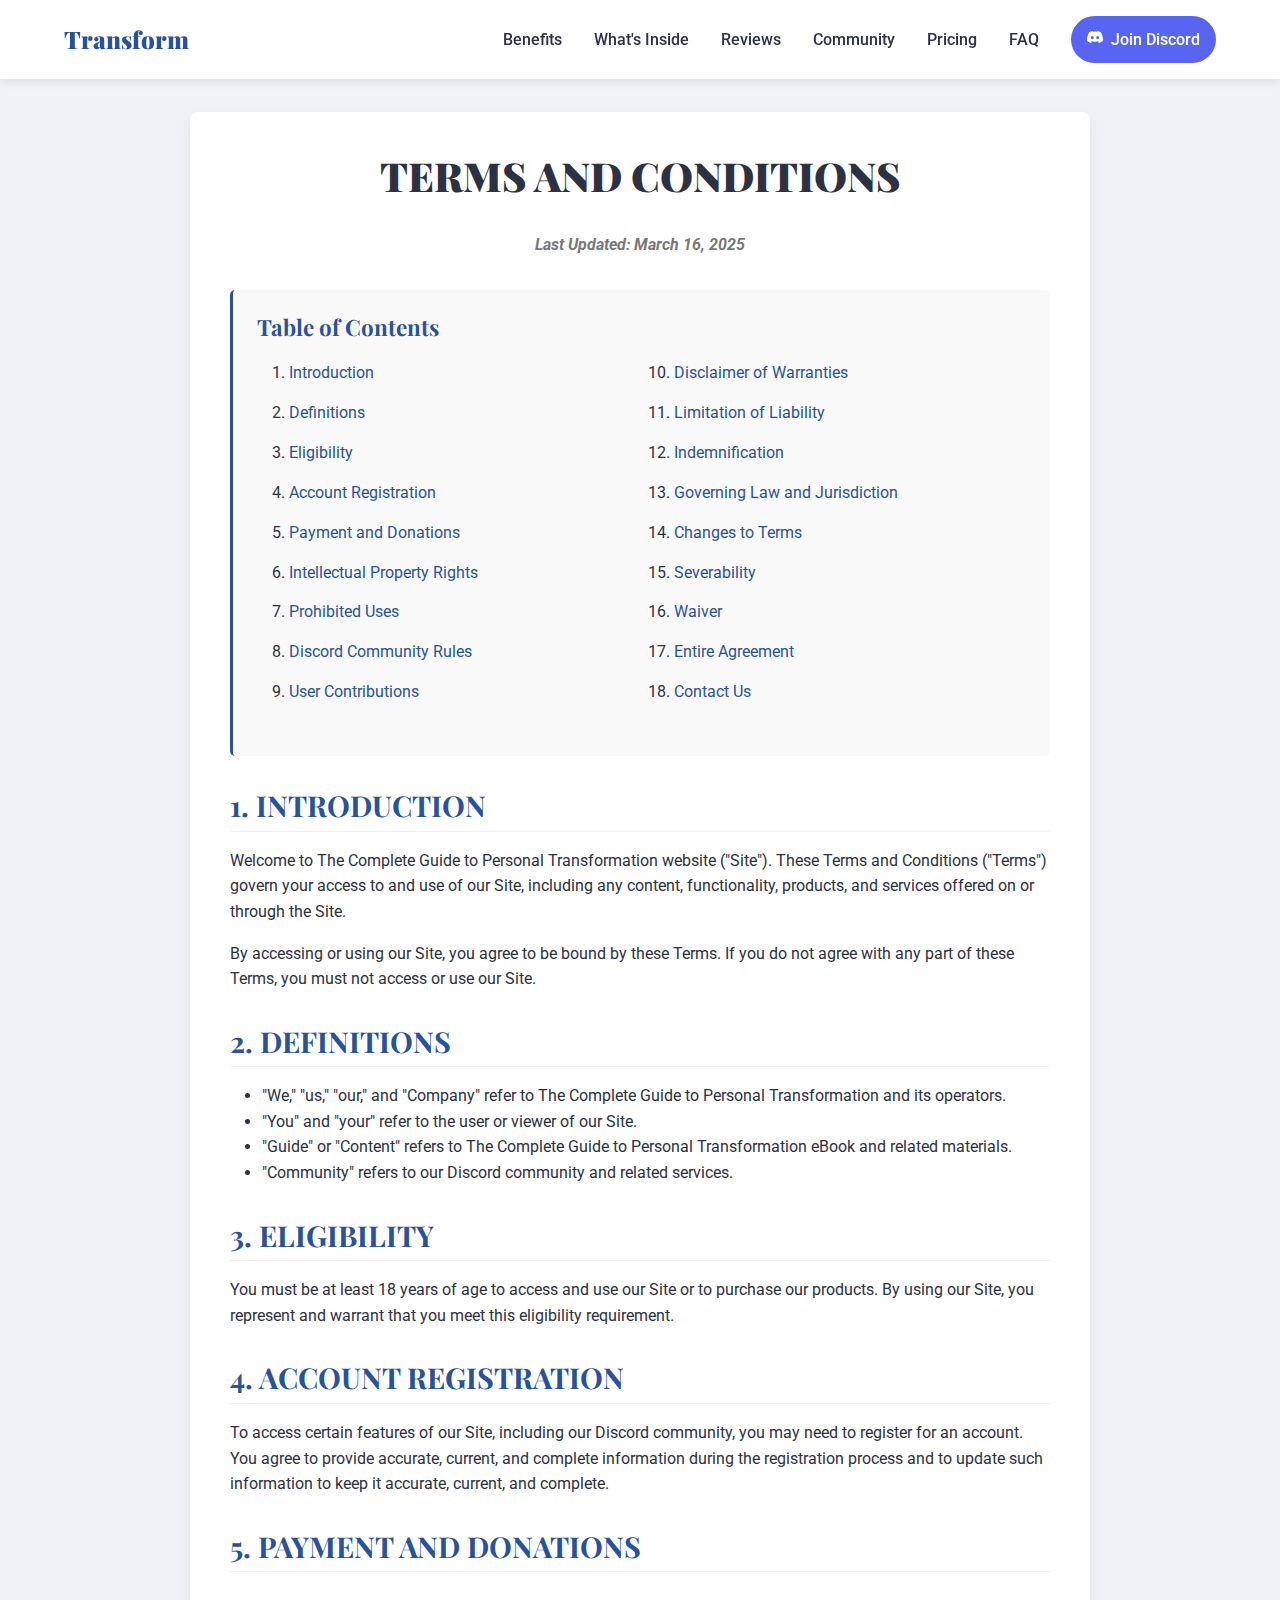
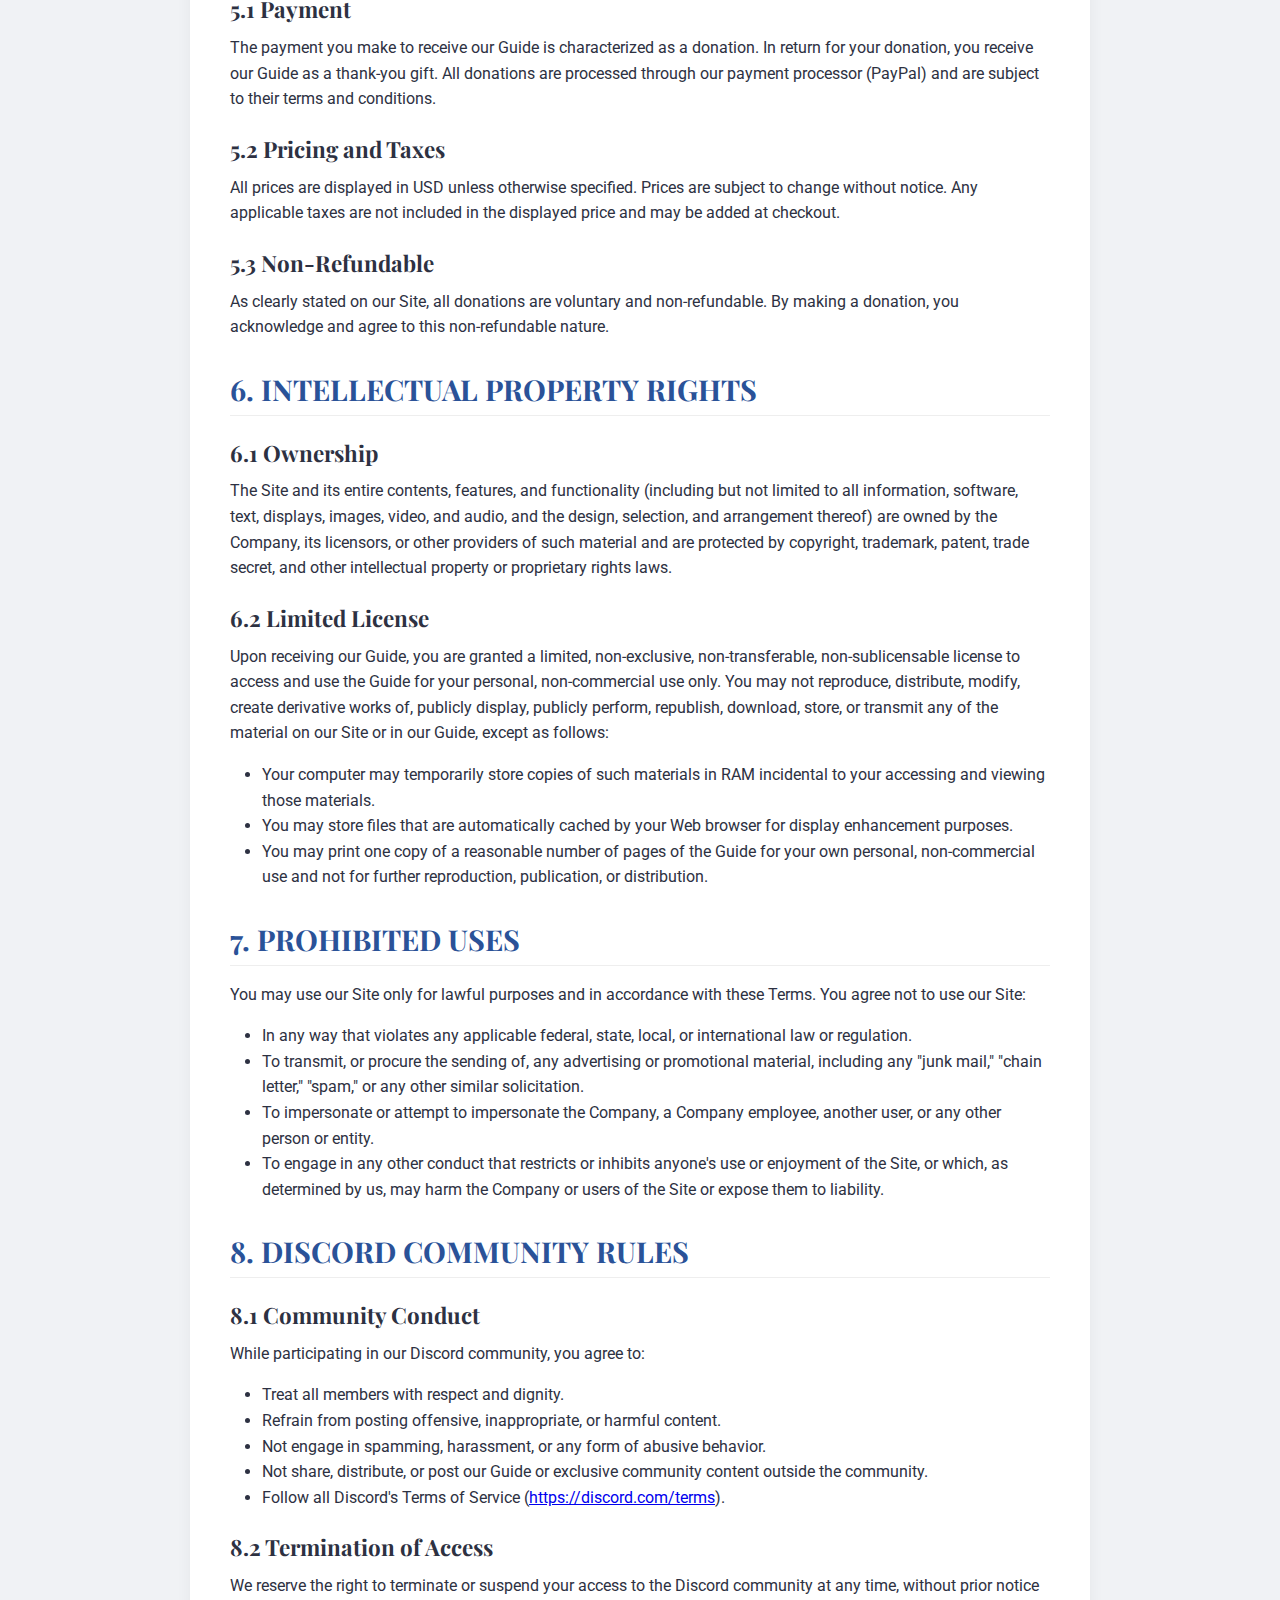
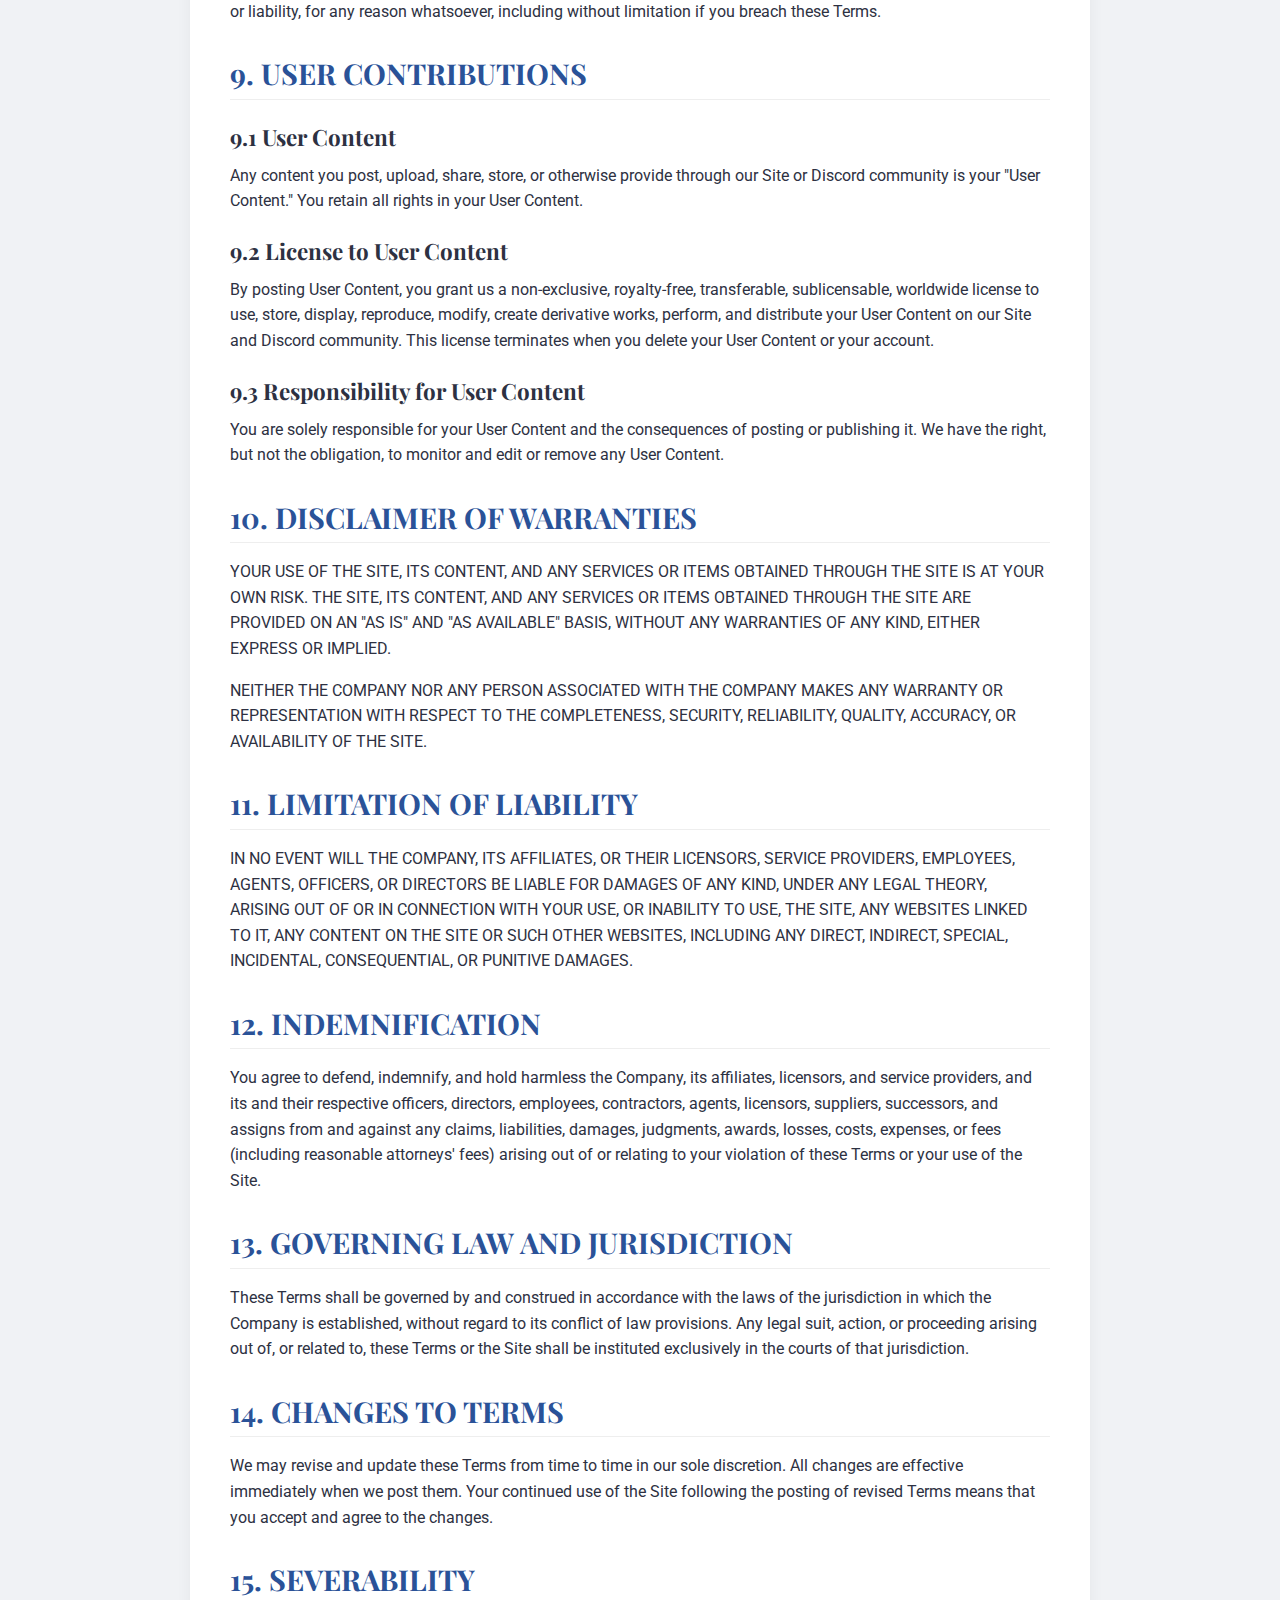
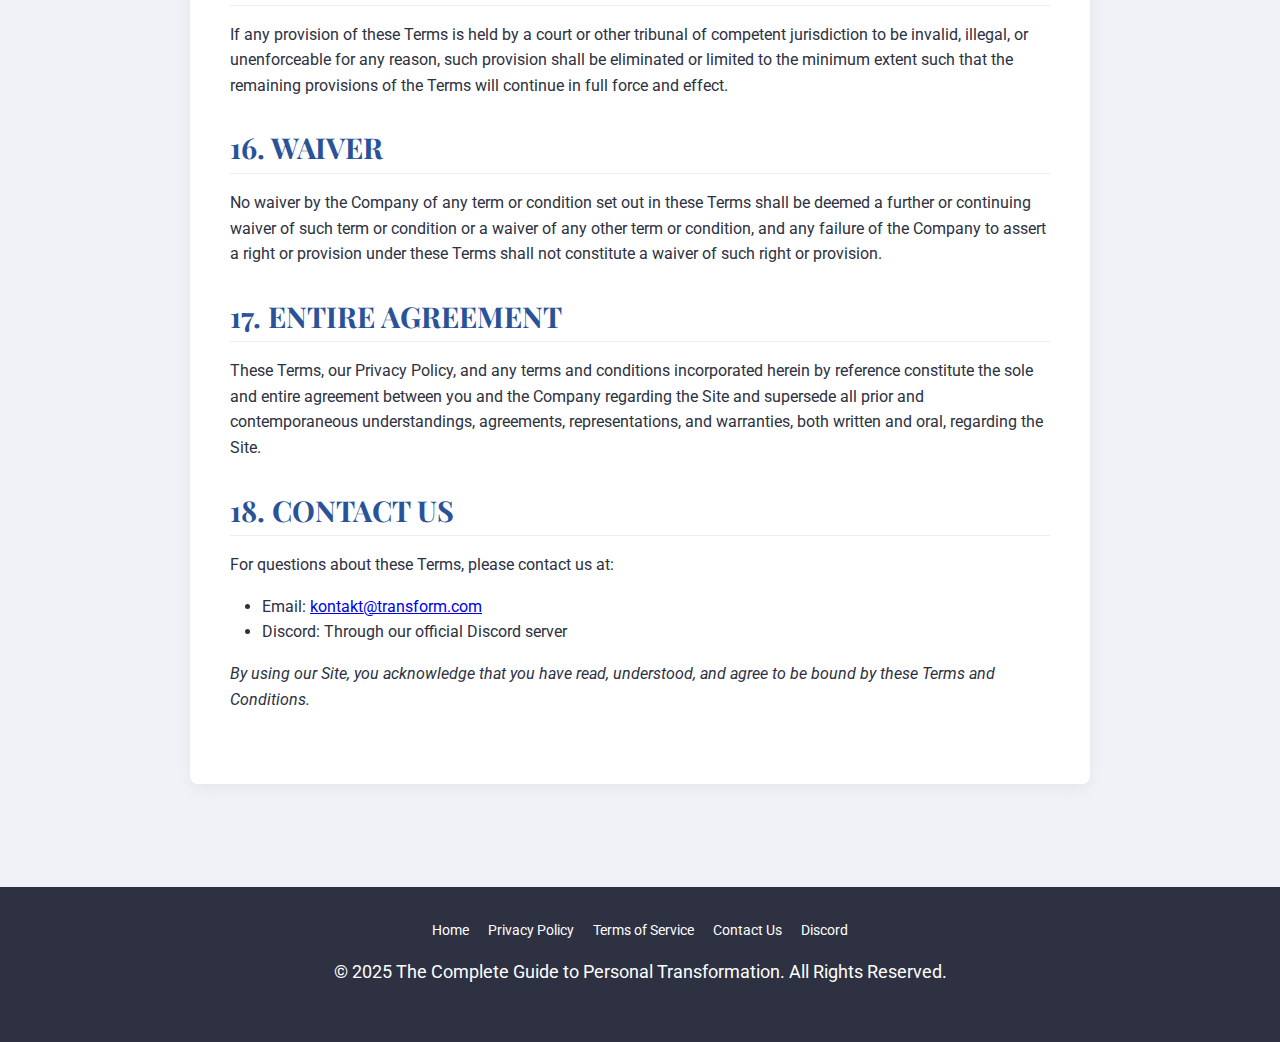
==== Terms and Conditions.html @ 8f16cf86 "Add files via upload" ====
<!DOCTYPE html>
<html lang="en">
<head>
    <meta charset="UTF-8">
    <meta name="viewport" content="width=device-width, initial-scale=1.0">
    <title>Terms and Conditions | The Complete Guide to Personal Transformation</title>
    <link rel="preconnect" href="https://fonts.googleapis.com">
    <link rel="preconnect" href="https://fonts.gstatic.com" crossorigin>
    <link href="https://fonts.googleapis.com/css2?family=Playfair+Display:wght@400;700;900&family=Roboto:wght@300;400;500;700&display=swap" rel="stylesheet">
    <link rel="stylesheet" href="styles.css">
    <style>
        /* Additional styles specific to the Terms page */
        .terms-section {
            padding-top: 7rem;
            padding-bottom: var(--section-padding);
            background-color: var(--light);
        }
        
        .terms-container {
            max-width: 900px;
            margin: 0 auto;
            padding: clamp(1rem, 5vw, 2.5rem);
            background-color: var(--white);
            box-shadow: 0 5px 15px rgba(0,0,0,0.05);
            border-radius: 8px;
        }
        
        .terms-container h1 {
            text-align: center;
            margin-bottom: 2rem;
            color: var(--dark);
            font-size: clamp(1.8rem, 4vw, 2.5rem);
        }
        
        .terms-container h2 {
            margin-top: 2rem;
            margin-bottom: 1rem;
            color: var(--primary);
            border-bottom: 1px solid #eee;
            padding-bottom: 0.5rem;
            font-size: clamp(1.3rem, 3vw, 1.8rem);
        }
        
        .terms-container h3 {
            margin-top: 1.5rem;
            margin-bottom: 0.75rem;
            color: var(--dark);
            font-size: clamp(1.1rem, 2vw, 1.4rem);
        }
        
        .terms-container p, .terms-container ul, .terms-container ol {
            margin-bottom: 1rem;
            line-height: 1.6;
            color: var(--dark);
            font-size: clamp(0.95rem, 1.5vw, 1rem);
        }
        
        .terms-container ul, .terms-container ol {
            padding-left: clamp(1.25rem, 4vw, 2rem);
        }
        
        .terms-container strong {
            font-weight: 700;
        }
        
        .terms-container .last-updated {
            font-style: italic;
            text-align: center;
            margin-bottom: 2rem;
            color: #777;
        }
        
        .terms-container .section {
            margin-bottom: 2rem;
            scroll-margin-top: 100px; /* For smooth scrolling to anchors */
        }
        
        .terms-toc {
            background-color: #f9f9f9;
            padding: clamp(1rem, 3vw, 1.5rem);
            border-radius: 5px;
            margin-bottom: 2rem;
            border-left: 3px solid var(--primary);
        }
        
        .terms-toc h3 {
            margin-top: 0;
            margin-bottom: 1rem;
            color: var(--primary);
        }
        
        .terms-toc ol {
            list-style-type: decimal;
            columns: auto;
            column-width: clamp(200px, 40vw, 300px);
            column-gap: 2rem;
        }
        
        .terms-toc li {
            margin-bottom: 0.5rem;
            break-inside: avoid;
        }
        
        .terms-toc a {
            color: var(--primary);
            text-decoration: none;
            transition: color 0.3s ease;
            display: inline-block;
            padding: 0.2rem 0;
        }
        
        .terms-toc a:hover {
            color: var(--secondary);
        }
        
        @media (max-width: 768px) {
            .terms-section {
                padding-top: 5rem;
            }
            
            .terms-container {
                border-radius: 0;
                box-shadow: none;
            }
            
            .terms-toc ol {
                columns: 1;
            }
        }
    </style>
</head>
<body>
    <header id="header">
        <div class="container header-container">
            <a href="index.html" class="logo">Transform</a>
            <nav>
                <button class="mobile-menu-btn" id="mobileMenuBtn">☰</button>
                <div class="nav-links" id="navLinks">
                    <a href="index.html#benefits">Benefits</a>
                    <a href="index.html#content">What's Inside</a>
                    <a href="index.html#testimonials">Reviews</a>
                    <a href="index.html#community">Community</a>
                    <a href="index.html#pricing">Pricing</a>
                    <a href="index.html#faq">FAQ</a>
                    <a href="https://discord.gg/UMexEde5" target="_blank" class="discord-nav-btn">
                        <span class="discord-icon">
                            <svg width="16" height="16" viewBox="0 0 71 55" fill="none" xmlns="http://www.w3.org/2000/svg">
                                <path d="M60.1045 4.8978C55.5792 2.8214 50.7265 1.2916 45.6527 0.41542C45.5603 0.39851 45.468 0.440769 45.4204 0.525289C44.7963 1.6353 44.105 3.0834 43.6209 4.2216C38.1637 3.4046 32.7345 3.4046 27.3892 4.2216C26.905 3.0581 26.1886 1.6353 25.5617 0.525289C25.5141 0.443589 25.4218 0.40133 25.3294 0.41542C20.2584 1.2888 15.4057 2.8186 10.8776 4.8978C10.8384 4.9147 10.8048 4.9429 10.7825 4.9795C1.57795 18.7309 -0.943561 32.1443 0.293408 45.3914C0.299005 45.4562 0.335386 45.5182 0.385761 45.5576C6.45866 50.0174 12.3413 52.7249 18.1147 54.5195C18.2071 54.5477 18.305 54.5139 18.3638 54.4378C19.7295 52.5728 20.9469 50.6063 21.9907 48.5383C22.0523 48.4172 21.9935 48.2735 21.8676 48.2256C19.9366 47.4931 18.0979 46.6 16.3292 45.5858C16.1893 45.5041 16.1781 45.304 16.3068 45.2082C16.679 44.9293 17.0513 44.6391 17.4067 44.3461C17.471 44.2926 17.5606 44.2813 17.6362 44.3151C29.2558 49.6202 41.8354 49.6202 53.3179 44.3151C53.3935 44.2785 53.4831 44.2898 53.5502 44.3433C53.9057 44.6363 54.2779 44.9293 54.6529 45.2082C54.7816 45.304 54.7732 45.5041 54.6333 45.5858C52.8646 46.6197 51.0259 47.4931 49.0921 48.2228C48.9662 48.2707 48.9102 48.4172 48.9718 48.5383C50.038 50.6034 51.2554 52.5699 52.5959 54.435C52.6519 54.5139 52.7526 54.5477 52.845 54.5195C58.6464 52.7249 64.529 50.0174 70.6019 45.5576C70.6551 45.5182 70.6887 45.459 70.6943 45.3942C72.1747 30.0791 68.2147 16.7757 60.1968 4.9823C60.1772 4.9429 60.1437 4.9147 60.1045 4.8978ZM23.7259 37.3253C20.2276 37.3253 17.3451 34.1136 17.3451 30.1693C17.3451 26.225 20.1717 23.0133 23.7259 23.0133C27.308 23.0133 30.1626 26.2532 30.1066 30.1693C30.1066 34.1136 27.28 37.3253 23.7259 37.3253ZM47.3178 37.3253C43.8196 37.3253 40.9371 34.1136 40.9371 30.1693C40.9371 26.225 43.7636 23.0133 47.3178 23.0133C50.9 23.0133 53.7545 26.2532 53.6986 30.1693C53.6986 34.1136 50.9 37.3253 47.3178 37.3253Z" fill="currentColor"/>
                            </svg>
                        </span>
                        Join Discord
                    </a>
                </div>
            </nav>
        </div>
    </header>

    <section class="terms-section">
        <div class="terms-container">
            <h1>TERMS AND CONDITIONS</h1>
            <p class="last-updated"><strong>Last Updated: March 16, 2025</strong></p>
            
            <div class="terms-toc">
                <h3>Table of Contents</h3>
                <ol>
                    <li><a href="#introduction">Introduction</a></li>
                    <li><a href="#definitions">Definitions</a></li>
                    <li><a href="#eligibility">Eligibility</a></li>
                    <li><a href="#account-registration">Account Registration</a></li>
                    <li><a href="#payment-donations">Payment and Donations</a></li>
                    <li><a href="#intellectual-property">Intellectual Property Rights</a></li>
                    <li><a href="#prohibited-uses">Prohibited Uses</a></li>
                    <li><a href="#discord-community">Discord Community Rules</a></li>
                    <li><a href="#user-contributions">User Contributions</a></li>
                    <li><a href="#disclaimer">Disclaimer of Warranties</a></li>
                    <li><a href="#limitation">Limitation of Liability</a></li>
                    <li><a href="#indemnification">Indemnification</a></li>
                    <li><a href="#governing-law">Governing Law and Jurisdiction</a></li>
                    <li><a href="#changes">Changes to Terms</a></li>
                    <li><a href="#severability">Severability</a></li>
                    <li><a href="#waiver">Waiver</a></li>
                    <li><a href="#entire-agreement">Entire Agreement</a></li>
                    <li><a href="#contact">Contact Us</a></li>
                </ol>
            </div>
            
            <div id="introduction" class="section">
                <h2>1. INTRODUCTION</h2>
                <p>Welcome to The Complete Guide to Personal Transformation website ("Site"). These Terms and Conditions ("Terms") govern your access to and use of our Site, including any content, functionality, products, and services offered on or through the Site.</p>
                <p>By accessing or using our Site, you agree to be bound by these Terms. If you do not agree with any part of these Terms, you must not access or use our Site.</p>
            </div>
            
            <div id="definitions" class="section">
                <h2>2. DEFINITIONS</h2>
                <ul>
                    <li>"We," "us," "our," and "Company" refer to The Complete Guide to Personal Transformation and its operators.</li>
                    <li>"You" and "your" refer to the user or viewer of our Site.</li>
                    <li>"Guide" or "Content" refers to The Complete Guide to Personal Transformation eBook and related materials.</li>
                    <li>"Community" refers to our Discord community and related services.</li>
                </ul>
            </div>
            
            <div id="eligibility" class="section">
                <h2>3. ELIGIBILITY</h2>
                <p>You must be at least 18 years of age to access and use our Site or to purchase our products. By using our Site, you represent and warrant that you meet this eligibility requirement.</p>
            </div>
            
            <div id="account-registration" class="section">
                <h2>4. ACCOUNT REGISTRATION</h2>
                <p>To access certain features of our Site, including our Discord community, you may need to register for an account. You agree to provide accurate, current, and complete information during the registration process and to update such information to keep it accurate, current, and complete.</p>
            </div>
            
            <div id="payment-donations" class="section">
                <h2>5. PAYMENT AND DONATIONS</h2>
                
                <h3>5.1 Payment</h3>
                <p>The payment you make to receive our Guide is characterized as a donation. In return for your donation, you receive our Guide as a thank-you gift. All donations are processed through our payment processor (PayPal) and are subject to their terms and conditions.</p>
                
                <h3>5.2 Pricing and Taxes</h3>
                <p>All prices are displayed in USD unless otherwise specified. Prices are subject to change without notice. Any applicable taxes are not included in the displayed price and may be added at checkout.</p>
                
                <h3>5.3 Non-Refundable</h3>
                <p>As clearly stated on our Site, all donations are voluntary and non-refundable. By making a donation, you acknowledge and agree to this non-refundable nature.</p>
            </div>
            
            <div id="intellectual-property" class="section">
                <h2>6. INTELLECTUAL PROPERTY RIGHTS</h2>
                
                <h3>6.1 Ownership</h3>
                <p>The Site and its entire contents, features, and functionality (including but not limited to all information, software, text, displays, images, video, and audio, and the design, selection, and arrangement thereof) are owned by the Company, its licensors, or other providers of such material and are protected by copyright, trademark, patent, trade secret, and other intellectual property or proprietary rights laws.</p>
                
                <h3>6.2 Limited License</h3>
                <p>Upon receiving our Guide, you are granted a limited, non-exclusive, non-transferable, non-sublicensable license to access and use the Guide for your personal, non-commercial use only. You may not reproduce, distribute, modify, create derivative works of, publicly display, publicly perform, republish, download, store, or transmit any of the material on our Site or in our Guide, except as follows:</p>
                <ul>
                    <li>Your computer may temporarily store copies of such materials in RAM incidental to your accessing and viewing those materials.</li>
                    <li>You may store files that are automatically cached by your Web browser for display enhancement purposes.</li>
                    <li>You may print one copy of a reasonable number of pages of the Guide for your own personal, non-commercial use and not for further reproduction, publication, or distribution.</li>
                </ul>
            </div>
            
            <div id="prohibited-uses" class="section">
                <h2>7. PROHIBITED USES</h2>
                <p>You may use our Site only for lawful purposes and in accordance with these Terms. You agree not to use our Site:</p>
                <ul>
                    <li>In any way that violates any applicable federal, state, local, or international law or regulation.</li>
                    <li>To transmit, or procure the sending of, any advertising or promotional material, including any "junk mail," "chain letter," "spam," or any other similar solicitation.</li>
                    <li>To impersonate or attempt to impersonate the Company, a Company employee, another user, or any other person or entity.</li>
                    <li>To engage in any other conduct that restricts or inhibits anyone's use or enjoyment of the Site, or which, as determined by us, may harm the Company or users of the Site or expose them to liability.</li>
                </ul>
            </div>
            
            <div id="discord-community" class="section">
                <h2>8. DISCORD COMMUNITY RULES</h2>
                
               
                
                <h3>8.1 Community Conduct</h3>
                <p>While participating in our Discord community, you agree to:</p>
                <ul>
                    <li>Treat all members with respect and dignity.</li>
                    <li>Refrain from posting offensive, inappropriate, or harmful content.</li>
                    <li>Not engage in spamming, harassment, or any form of abusive behavior.</li>
                    <li>Not share, distribute, or post our Guide or exclusive community content outside the community.</li>
                    <li>Follow all Discord's Terms of Service (<a href="https://discord.com/terms" target="_blank">https://discord.com/terms</a>).</li>
                </ul>
                
                <h3>8.2 Termination of Access</h3>
                <p>We reserve the right to terminate or suspend your access to the Discord community at any time, without prior notice or liability, for any reason whatsoever, including without limitation if you breach these Terms.</p>
            </div>
            
            <div id="user-contributions" class="section">
                <h2>9. USER CONTRIBUTIONS</h2>
                
                <h3>9.1 User Content</h3>
                <p>Any content you post, upload, share, store, or otherwise provide through our Site or Discord community is your "User Content." You retain all rights in your User Content.</p>
                
                <h3>9.2 License to User Content</h3>
                <p>By posting User Content, you grant us a non-exclusive, royalty-free, transferable, sublicensable, worldwide license to use, store, display, reproduce, modify, create derivative works, perform, and distribute your User Content on our Site and Discord community. This license terminates when you delete your User Content or your account.</p>
                
                <h3>9.3 Responsibility for User Content</h3>
                <p>You are solely responsible for your User Content and the consequences of posting or publishing it. We have the right, but not the obligation, to monitor and edit or remove any User Content.</p>
            </div>
            
            <div id="disclaimer" class="section">
                <h2>10. DISCLAIMER OF WARRANTIES</h2>
                <p>YOUR USE OF THE SITE, ITS CONTENT, AND ANY SERVICES OR ITEMS OBTAINED THROUGH THE SITE IS AT YOUR OWN RISK. THE SITE, ITS CONTENT, AND ANY SERVICES OR ITEMS OBTAINED THROUGH THE SITE ARE PROVIDED ON AN "AS IS" AND "AS AVAILABLE" BASIS, WITHOUT ANY WARRANTIES OF ANY KIND, EITHER EXPRESS OR IMPLIED.</p>
                <p>NEITHER THE COMPANY NOR ANY PERSON ASSOCIATED WITH THE COMPANY MAKES ANY WARRANTY OR REPRESENTATION WITH RESPECT TO THE COMPLETENESS, SECURITY, RELIABILITY, QUALITY, ACCURACY, OR AVAILABILITY OF THE SITE.</p>
            </div>
            
            <div id="limitation" class="section">
                <h2>11. LIMITATION OF LIABILITY</h2>
                <p>IN NO EVENT WILL THE COMPANY, ITS AFFILIATES, OR THEIR LICENSORS, SERVICE PROVIDERS, EMPLOYEES, AGENTS, OFFICERS, OR DIRECTORS BE LIABLE FOR DAMAGES OF ANY KIND, UNDER ANY LEGAL THEORY, ARISING OUT OF OR IN CONNECTION WITH YOUR USE, OR INABILITY TO USE, THE SITE, ANY WEBSITES LINKED TO IT, ANY CONTENT ON THE SITE OR SUCH OTHER WEBSITES, INCLUDING ANY DIRECT, INDIRECT, SPECIAL, INCIDENTAL, CONSEQUENTIAL, OR PUNITIVE DAMAGES.</p>
            </div>
            
            <div id="indemnification" class="section">
                <h2>12. INDEMNIFICATION</h2>
                <p>You agree to defend, indemnify, and hold harmless the Company, its affiliates, licensors, and service providers, and its and their respective officers, directors, employees, contractors, agents, licensors, suppliers, successors, and assigns from and against any claims, liabilities, damages, judgments, awards, losses, costs, expenses, or fees (including reasonable attorneys' fees) arising out of or relating to your violation of these Terms or your use of the Site.</p>
            </div>
            
            <div id="governing-law" class="section">
                <h2>13. GOVERNING LAW AND JURISDICTION</h2>
                <p>These Terms shall be governed by and construed in accordance with the laws of the jurisdiction in which the Company is established, without regard to its conflict of law provisions. Any legal suit, action, or proceeding arising out of, or related to, these Terms or the Site shall be instituted exclusively in the courts of that jurisdiction.</p>
            </div>
            
            <div id="changes" class="section">
                <h2>14. CHANGES TO TERMS</h2>
                <p>We may revise and update these Terms from time to time in our sole discretion. All changes are effective immediately when we post them. Your continued use of the Site following the posting of revised Terms means that you accept and agree to the changes.</p>
            </div>
            
            <div id="severability" class="section">
                <h2>15. SEVERABILITY</h2>
                <p>If any provision of these Terms is held by a court or other tribunal of competent jurisdiction to be invalid, illegal, or unenforceable for any reason, such provision shall be eliminated or limited to the minimum extent such that the remaining provisions of the Terms will continue in full force and effect.</p>
            </div>
            
            <div id="waiver" class="section">
                <h2>16. WAIVER</h2>
                <p>No waiver by the Company of any term or condition set out in these Terms shall be deemed a further or continuing waiver of such term or condition or a waiver of any other term or condition, and any failure of the Company to assert a right or provision under these Terms shall not constitute a waiver of such right or provision.</p>
            </div>
            
            <div id="entire-agreement" class="section">
                <h2>17. ENTIRE AGREEMENT</h2>
                <p>These Terms, our Privacy Policy, and any terms and conditions incorporated herein by reference constitute the sole and entire agreement between you and the Company regarding the Site and supersede all prior and contemporaneous understandings, agreements, representations, and warranties, both written and oral, regarding the Site.</p>
            </div>
            
            <div id="contact" class="section">
                <h2>18. CONTACT US</h2>
                <p>For questions about these Terms, please contact us at:</p>
                <ul>
                    <li>Email: <a href="mailto:kontakt@transform.com">kontakt@transform.com</a></li>
                    <li>Discord: Through our official Discord server</li>
                </ul>
                <p><em>By using our Site, you acknowledge that you have read, understood, and agree to be bound by these Terms and Conditions.</em></p>
            </div>
        </div>
    </section>

    <footer>
        <div class="container">
            <div class="footer-links">
                <a href="index.html">Home</a>
                <a href="privacy-policy.html">Privacy Policy</a>
                <a href="terms.html">Terms of Service</a>
                <a href="mailto:kontakt@transform.com">Contact Us</a>
                <a href="https://discord.gg/UMexEde5" target="_blank">Discord</a>
            </div>
            <p>&copy; 2025 The Complete Guide to Personal Transformation. All Rights Reserved.</p>
        </div>
    </footer>

    <script>
        // Mobile menu toggle
        document.getElementById('mobileMenuBtn').addEventListener('click', function() {
            document.getElementById('navLinks').classList.toggle('active');
        });
    </script>
</body>
</html>
---- styles.css ----
:root {
            --primary: #2a5298;
            --primary-dark: #1a3f7e;
            --secondary: #ff7846;
            --secondary-dark: #e05e2f;
            --accent: #ffd166;
            --dark: #2d3142;
            --light: #f0f2f5;
            --white: #ffffff;
            --discord: #5865F2;
            --discord-dark: #4752c4;
            --section-padding: clamp(3rem, 8vw, 8rem);
        }
        
        * {
            margin: 0;
            padding: 0;
            box-sizing: border-box;
        }
        
        body {
            font-family: 'Roboto', sans-serif;
            line-height: 1.6;
            color: var(--dark);
            background-color: var(--light);
            overflow-x: hidden;
        }
        
        h1, h2, h3, h4, h5 {
            font-family: 'Playfair Display', serif;
            line-height: 1.2;
            margin-bottom: 1rem;
            color: var(--dark);
        }
        
        h1 {
            font-size: clamp(2.5rem, 5vw, 4rem);
            font-weight: 900;
        }
        
        h2 {
            font-size: clamp(2rem, 4vw, 3rem);
            font-weight: 700;
        }
        
        h3 {
            font-size: clamp(1.5rem, 3vw, 2.5rem);
        }
        
        p {
            margin-bottom: 1.5rem;
            font-size: clamp(1rem, 1.5vw, 1.125rem);
        }
        
        .container {
            width: 90%;
            max-width: 1200px;
            margin: 0 auto;
        }
        
        .btn {
            display: inline-block;
            padding: 0.8em 2em;
            text-decoration: none;
            font-weight: 700;
            border-radius: 50px;
            text-align: center;
            transition: all 0.3s ease;
            font-size: clamp(1rem, 1.5vw, 1.125rem);
            cursor: pointer;
            box-shadow: 0 4px 6px rgba(0,0,0,0.1);
        }
        
        .btn-primary {
            background-color: var(--secondary);
            color: var(--white);
            border: 2px solid var(--secondary);
        }
        
        .btn-primary:hover {
            background-color: var(--secondary-dark);
            border-color: var(--secondary-dark);
            transform: translateY(-3px);
            box-shadow: 0 6px 12px rgba(0,0,0,0.15);
        }
        
        .btn-secondary {
            background-color: transparent;
            color: var(--primary);
            border: 2px solid var(--primary);
        }
        
        .btn-secondary:hover {
            background-color: var(--primary);
            color: var(--white);
            transform: translateY(-3px);
            box-shadow: 0 6px 12px rgba(0,0,0,0.15);
        }
        
        .text-center {
            text-align: center;
        }
        
        /* Header */
        header {
            background-color: var(--white);
            padding: 1rem 0;
            position: fixed;
            width: 100%;
            top: 0;
            z-index: 1000;
            box-shadow: 0 2px 10px rgba(0,0,0,0.1);
            transition: all 0.3s ease;
        }
        
        header.scrolled {
            padding: 0.5rem 0;
        }
        
        .header-container {
            display: flex;
            justify-content: space-between;
            align-items: center;
        }
        
        .logo {
            font-family: 'Playfair Display', serif;
            font-weight: 900;
            font-size: 1.5rem;
            color: var(--primary);
            text-decoration: none;
        }
        
        .nav-links {
            display: flex;
            gap: 2rem;
            align-items: center;
        }
        
        .nav-links a {
            text-decoration: none;
            color: var(--dark);
            font-weight: 500;
            transition: color 0.3s ease;
        }
        
        .nav-links a:hover {
            color: var(--primary);
        }
        
        .discord-nav-btn {
            display: flex;
            align-items: center;
            background-color: var(--discord);
            color: white !important;
            padding: 0.5rem 1rem;
            border-radius: 50px;
            font-weight: 500;
            transition: all 0.3s ease;
        }
        
        .discord-nav-btn:hover {
            background-color: var(--discord-dark);
            transform: translateY(-2px);
        }
        
        .discord-icon {
            margin-right: 0.5rem;
            font-size: 1.2rem;
        }
        
        .mobile-menu-btn {
            display: none;
            background: transparent;
            border: none;
            cursor: pointer;
            font-size: 1.5rem;
            color: var(--dark);
        }
        
        /* Hero Section */
        .hero {
            padding-top: 10rem;
            padding-bottom: var(--section-padding);
            background: linear-gradient(135deg, #f5f7fa 0%, #c3cfe2 100%);
            position: relative;
            overflow: hidden;
        }
        
        .hero::before {
            content: '';
            position: absolute;
            width: 100%;
            height: 100%;
            top: 0;
            left: 0;
            background-image: url('/api/placeholder/1200/800');
            background-size: cover;
            background-position: center;
            opacity: 0.2;
            z-index: 0;
        }
        
        .hero-content {
            position: relative;
            z-index: 1;
            display: flex;
            flex-direction: column;
            align-items: center;
            text-align: center;
            max-width: 800px;
            margin: 0 auto;
        }
        
        .hero-subtitle {
            font-size: clamp(1.2rem, 2vw, 1.5rem);
            color: var(--primary);
            font-weight: 500;
            margin-bottom: 1rem;
            text-transform: uppercase;
            letter-spacing: 2px;
        }
        
        .hero-cta {
            margin-top: 2rem;
            display: flex;
            gap: 1rem;
            flex-wrap: wrap;
            justify-content: center;
        }
        
        .book-mockup {
            margin-top: 3rem;
            max-width: 100%;
            height: auto;
            filter: drop-shadow(0 20px 30px rgba(0,0,0,0.2));
            transform: perspective(1000px) rotateY(10deg);
            transition: transform 0.5s ease;
        }
        
        .book-mockup:hover {
            transform: perspective(1000px) rotateY(0deg);
        }
        
        /* Benefits Section */
        .benefits {
            padding: var(--section-padding) 0;
            background-color: var(--white);
        }
        
        .section-title {
            position: relative;
            margin-bottom: 3rem;
            padding-bottom: 1rem;
            text-align: center;
        }
        
        .section-title::after {
            content: '';
            position: absolute;
            bottom: 0;
            left: 50%;
            transform: translateX(-50%);
            width: 80px;
            height: 3px;
            background-color: var(--secondary);
        }
        
        .benefits-grid {
            display: grid;
            grid-template-columns: repeat(auto-fit, minmax(250px, 1fr));
            gap: 2rem;
            margin-top: 3rem;
        }
        
        .benefit-card {
            background-color: var(--light);
            padding: 2rem;
            border-radius: 10px;
            box-shadow: 0 5px 15px rgba(0,0,0,0.05);
            transition: transform 0.3s ease, box-shadow 0.3s ease;
            text-align: center;
        }
        
        .benefit-card:hover {
            transform: translateY(-10px);
            box-shadow: 0 15px 30px rgba(0,0,0,0.1);
        }
        
        .benefit-icon {
            font-size: 3rem;
            color: var(--primary);
            margin-bottom: 1rem;
        }
        
        .benefit-title {
            font-size: 1.5rem;
            margin-bottom: 1rem;
            color: var(--dark);
        }
        
        /* Content Preview Section */
        .content-preview {
            padding: var(--section-padding) 0;
            background-color: var(--light);
        }
        
        .chapters-container {
            margin-top: 3rem;
        }
        
        .chapter-accordion {
            margin-bottom: 1rem;
            border-radius: 8px;
            overflow: hidden;
            box-shadow: 0 4px 6px rgba(0,0,0,0.05);
        }
        
        .chapter-header {
            padding: 1.2rem;
            background-color: var(--white);
            cursor: pointer;
            display: flex;
            justify-content: space-between;
            align-items: center;
            transition: background-color 0.3s ease;
        }
        
        .chapter-header:hover {
            background-color: rgba(42, 82, 152, 0.05);
        }
        
        .chapter-header h3 {
            margin: 0;
            font-size: 1.2rem;
        }
        
        .chapter-indicator {
            color: var(--primary);
            font-size: 1.5rem;
            transition: transform 0.3s ease;
        }
        
        .chapter-accordion.active .chapter-indicator {
            transform: rotate(180deg);
        }
        
        .chapter-content {
            background-color: var(--white);
            padding: 0;
            max-height: 0;
            overflow: hidden;
            transition: max-height 0.5s ease, padding 0.3s ease;
        }
        
        .chapter-accordion.active .chapter-content {
            padding: 1.2rem;
            max-height: 500px;
        }
        
        /* Testimonials Section */
        .testimonials {
            padding: var(--section-padding) 0;
            background-color: var(--primary);
            color: var(--white);
        }
        
        .testimonials .section-title {
            color: var(--white);
        }
        
        .testimonials .section-title::after {
            background-color: var(--accent);
        }
        
        .testimonials-slider {
            margin-top: 3rem;
            position: relative;
            padding: 0 2rem;
        }
        
        .testimonial-slide {
            background-color: rgba(255, 255, 255, 0.1);
            padding: 2rem;
            border-radius: 10px;
            text-align: center;
            margin: 0 1rem;
            opacity: 0;
            position: absolute;
            top: 0;
            left: 0;
            width: 100%;
            transition: opacity 0.5s ease;
        }
        
        .testimonial-slide.active {
            opacity: 1;
            position: relative;
        }
        
        .testimonial-quote {
            font-style: italic;
            font-size: 1.2rem;
            margin-bottom: 1.5rem;
        }
        
        .testimonial-author {
            font-weight: 700;
        }
        
        .testimonial-role {
            font-size: 0.9rem;
            opacity: 0.8;
        }
        
        .slider-nav {
            display: flex;
            justify-content: center;
            margin-top: 2rem;
            gap: 0.5rem;
        }
        
        .slider-dot {
            width: 12px;
            height: 12px;
            border-radius: 50%;
            background-color: rgba(255, 255, 255, 0.3);
            cursor: pointer;
            transition: background-color 0.3s ease;
        }
        
        .slider-dot.active {
            background-color: var(--accent);
        }
        
        /* Community Section */
        .community {
            padding: var(--section-padding) 0;
            background: linear-gradient(135deg, #5865F2 0%, #404EED 100%);
            color: var(--white);
            text-align: center;
        }
        
        .community .section-title {
            color: var(--white);
        }
        
        .community .section-title::after {
            background-color: var(--accent);
        }
        
        .community-container {
            max-width: 800px;
            margin: 0 auto;
        }
        
        .discord-card {
            background-color: rgba(255, 255, 255, 0.1);
            border-radius: 16px;
            padding: 2rem;
            margin: 2rem 0;
            display: flex;
            flex-direction: column;
            align-items: center;
            backdrop-filter: blur(5px);
            box-shadow: 0 8px 32px rgba(0, 0, 0, 0.1);
            border: 1px solid rgba(255, 255, 255, 0.2);
        }
        
        .discord-logo {
            width: 80px;
            height: 80px;
            margin-bottom: 1.5rem;
        }
        
        .discord-features {
            display: grid;
            grid-template-columns: repeat(auto-fit, minmax(200px, 1fr));
            gap: 1.5rem;
            margin: 2rem 0;
            text-align: left;
        }
        
        .discord-feature {
            display: flex;
            align-items: flex-start;
        }
        
        .discord-feature-icon {
            margin-right: 1rem;
            font-size: 1.5rem;
            color: var(--accent);
        }
        
        .discord-cta {
            margin-top: 2rem;
        }
        
        .btn-discord {
            background-color: white;
            color: var(--discord);
            font-weight: 700;
            display: inline-flex;
            align-items: center;
            padding: 1rem 2rem;
            border-radius: 50px;
            text-decoration: none;
            transition: all 0.3s ease;
            box-shadow: 0 4px 15px rgba(0, 0, 0, 0.2);
        }
        
        .btn-discord:hover {
            transform: translateY(-5px);
            box-shadow: 0 8px 25px rgba(0, 0, 0, 0.3);
        }
        
        /* Author Section */
        .author {
            padding: var(--section-padding) 0;
            background-color: var(--white);
        }
        
        .author-container {
            display: flex;
            flex-wrap: wrap;
            align-items: center;
            gap: 3rem;
        }
        
        .author-image {
            flex: 1;
            min-width: 280px;
            text-align: center;
        }
        
        .author-image img {
            width: 280px;
            height: 280px;
            border-radius: 50%;
            object-fit: cover;
            border: 5px solid var(--primary);
        }
        
        .author-bio {
            flex: 2;
            min-width: 280px;
        }
        
        /* Pricing Section */
        .pricing {
            padding: var(--section-padding) 0;
            background: linear-gradient(135deg, #667eea 0%, #764ba2 100%);
            color: var(--white);
            text-align: center;
        }
        
        .pricing .section-title {
            color: var(--white);
        }
        
        .pricing-container {
            max-width: 600px;
            margin: 0 auto;
        }
        
        .price-tag {
            font-size: clamp(3rem, 8vw, 5rem);
            font-weight: 700;
            margin: 2rem 0;
            position: relative;
            display: inline-block;
        }
        
        .regular-price {
            position: absolute;
            top: -20px;
            right: -100px;
            font-size: 1.5rem;
            text-decoration: line-through;
            opacity: 0.7;
        }
        
        .guarantee {
            margin: 2rem 0;
            padding: 1rem;
            background-color: rgba(255, 255, 255, 0.1);
            border-radius: 10px;
            display: inline-block;
        }
        
        /* FAQ Section */
        .faq {
            padding: var(--section-padding) 0;
            background-color: var(--light);
        }
        
        .faq-container {
            max-width: 800px;
            margin: 0 auto;
        }
        
        .faq-item {
            margin-bottom: 1rem;
            border-radius: 8px;
            overflow: hidden;
            box-shadow: 0 4px 6px rgba(0,0,0,0.05);
        }
        
        .faq-question {
            padding: 1.2rem;
            background-color: var(--white);
            cursor: pointer;
            display: flex;
            justify-content: space-between;
            align-items: center;
            transition: background-color 0.3s ease;
        }
        
        .faq-question:hover {
            background-color: rgba(42, 82, 152, 0.05);
        }
        
        .faq-question h3 {
            margin: 0;
            font-size: 1.2rem;
        }
        
        .faq-indicator {
            color: var(--primary);
            font-size: 1.5rem;
            transition: transform 0.3s ease;
        }
        
        .faq-item.active .faq-indicator {
            transform: rotate(180deg);
        }
        
        .faq-answer {
            background-color: var(--white);
            padding: 0;
            max-height: 0;
            overflow: hidden;
            transition: max-height 0.5s ease, padding 0.3s ease;
        }
        
        .faq-item.active .faq-answer {
            padding: 1.2rem;
            max-height: 300px;
        }
        
        /* Call to Action */
        .cta {
            padding: var(--section-padding) 0;
            background-color: var(--dark);
            color: var(--white);
            text-align: center;
        }
        
        .cta h2 {
            color: var(--white);
        }
        
        .cta-container {
            max-width: 700px;
            margin: 0 auto;
        }
        
        .cta-buttons {
            margin-top: 2rem;
            display: flex;
            justify-content: center;
            gap: 1rem;
            flex-wrap: wrap;
        }
        
        /* Footer */
        footer {
            padding: 2rem 0;
            background-color: var(--dark);
            color: var(--white);
            text-align: center;
            font-size: 0.9rem;
        }
        
        .footer-links {
            margin-bottom: 1rem;
        }
        
        .footer-links a {
            color: var(--white);
            margin: 0 0.5rem;
            text-decoration: none;
            transition: color 0.3s ease;
        }
        
        .footer-links a:hover {
            color: var(--accent);
        }
        
        /* Animations */
        .fade-in {
            opacity: 0;
            transform: translateY(20px);
            transition: opacity 0.5s ease, transform 0.5s ease;
        }
        
        .fade-in.visible {
            opacity: 1;
            transform: translateY(0);
        }
        
        /* Floating animation for CTA button */
        @keyframes float {
            0% {
                transform: translateY(0);
            }
            50% {
                transform: translateY(-10px);
            }
            100% {
                transform: translateY(0);
            }
        }
        
        .btn-primary.float {
            animation: float 3s ease infinite;
        }
        
        /* Pulse animation for price tag */
        @keyframes pulse {
            0% {
                transform: scale(1);
            }
            50% {
                transform: scale(1.05);
            }
            100% {
                transform: scale(1);
            }
        }
        
        .price-tag {
            animation: pulse 2s ease infinite;
        }
        
        /* Countdown timer styling */
        .countdown-container {
            margin: 2rem 0;
            display: flex;
            justify-content: center;
            gap: 1rem;
        }
        
        .countdown-box {
            background-color: rgba(255, 255, 255, 0.2);
            padding: 1rem;
            border-radius: 8px;
            min-width: 80px;
            text-align: center;
        }
        
        .countdown-number {
            font-size: 2rem;
            font-weight: 700;
            line-height: 1;
        }
        
        .countdown-label {
            font-size: 0.9rem;
            opacity: 0.8;
        }
        
        /* Responsive Styles */
        @media (max-width: 768px) {
            .hero-cta {
                flex-direction: column;
                align-items: center;
            }
            
            .btn {
                width: 100%;
                max-width: 300px;
            }
            
            .nav-links {
                display: none;
                position: fixed;
                top: 70px;
                left: 0;
                width: 100%;
                background-color: var(--white);
                flex-direction: column;
                padding: 1rem 0;
                text-align: center;
                box-shadow: 0 10px 10px rgba(0,0,0,0.1);
                z-index: 999;
            }
            
            .nav-links.active {
                display: flex;
            }
            
            .mobile-menu-btn {
                display: block;
            }
            
            .author-container {
                justify-content: center;
                text-align: center;
            }
            
            .countdown-container {
                flex-wrap: wrap;
            }
            
            .discord-features {
                grid-template-columns: 1fr;
            }
            
            .discord-card {
                padding: 1.5rem;
            }
        }
        .payment-modal {
        display: none; /* Hidden by default */
        position: fixed;
        z-index: 9999;
        left: 0;
        top: 0;
        width: 100%;
        height: 100%;
        overflow: auto;
        background-color: rgba(0, 0, 0, 0.5);
        animation: fadeIn 0.3s ease;
    }
    
    @keyframes fadeIn {
        from { opacity: 0; }
        to { opacity: 1; }
    }
    
    .payment-modal-content {
        background-color: var(--white);
        margin: 5% auto;
        max-width: 650px;
        width: 90%;
        border-radius: 12px;
        box-shadow: 0 10px 40px rgba(0, 0, 0, 0.2);
        position: relative;
        padding: 2rem;
        animation: slideIn 0.3s ease;
    }
    
    @keyframes slideIn {
        from { transform: translateY(-50px); opacity: 0; }
        to { transform: translateY(0); opacity: 1; }
    }
    
    .close-modal {
        position: absolute;
        top: 1rem;
        right: 1.5rem;
        color: #aaa;
        font-size: 2rem;
        font-weight: bold;
        cursor: pointer;
        transition: color 0.3s ease;
        width: 30px;
        height: 30px;
        line-height: 30px;
        text-align: center;
        border-radius: 50%;
        background-color: rgba(0,0,0,0.05);
    }
    
    .close-modal:hover {
        color: var(--dark);
        background-color: rgba(0,0,0,0.1);
    }
    
    .payment-modal-content h2 {
        margin-top: 0;
        text-align: center;
        margin-bottom: 1.5rem;
        color: var(--primary);
    }
    
    /* Payment Styles */
    .payment-container {
        width: 100%;
    }
    
    .payment-form {
        display: flex;
        flex-direction: column;
        gap: 1.5rem;
    }
    
    .form-group {
        display: flex;
        flex-direction: column;
        gap: 0.5rem;
    }
    
    .form-row {
        display: flex;
        gap: 1rem;
    }
    
    .form-group.half {
        width: 50%;
    }
    
    label {
        font-weight: 500;
        color: var(--dark);
    }
    
    .required {
        color: #e74c3c;
    }
    
    input[type="text"],
    input[type="email"] {
        padding: 0.75rem 1rem;
        border: 1px solid #ddd;
        border-radius: 8px;
        font-size: 1rem;
        transition: border-color 0.3s ease;
    }
    
    input[type="text"]:focus,
    input[type="email"]:focus {
        border-color: var(--primary);
        outline: none;
        box-shadow: 0 0 0 2px rgba(42, 82, 152, 0.2);
    }
    
    .form-help {
        font-size: 0.875rem;
        color: #666;
        margin-top: 0.25rem;
    }
    
    .payment-methods {
        display: flex;
        flex-direction: column;
        gap: 1rem;
    }
    
    .payment-tabs {
        display: flex;
        border-bottom: 1px solid #ddd;
        margin-bottom: 1rem;
        overflow-x: auto;
    }
    
    .payment-tab {
        padding: 0.75rem 1.25rem;
        background: none;
        border: none;
        border-bottom: 2px solid transparent;
        cursor: pointer;
        font-weight: 500;
        color: #666;
        transition: all 0.3s ease;
        white-space: nowrap;
    }
    
    .payment-tab.active {
        color: var(--primary);
        border-bottom-color: var(--primary);
    }
    
    .payment-tab:hover {
        color: var(--primary-dark);
    }
    
    .payment-tab-content {
        display: none;
        padding: 1rem 0;
    }
    
    .payment-tab-content.active {
        display: block;
    }
    
    .card-input-container {
        position: relative;
    }
    
    .card-icons {
        position: absolute;
        right: 1rem;
        top: 50%;
        transform: translateY(-50%);
        display: flex;
        gap: 0.5rem;
    }
    
    .payment-info {
        margin-bottom: 1rem;
        padding: 0.75rem;
        background-color: #f9f9f9;
        border-radius: 8px;
        text-align: center;
    }
    
    .paypal-button-container,
    .crypto-options {
        display: flex;
        justify-content: center;
        gap: 1rem;
        margin-top: 1rem;
        flex-wrap: wrap;
    }
    
    .paypal-button {
        display: flex;
        align-items: center;
        justify-content: center;
        padding: 0.75rem 1.5rem;
        background-color: #0070ba;
        color: white;
        border: none;
        border-radius: 50px;
        font-weight: 500;
        cursor: pointer;
        transition: background-color 0.3s ease;
    }
    
    .paypal-button:hover {
        background-color: #003087;
    }
    
    .paypal-icon {
        margin-right: 0.5rem;
    }
    
    .crypto-button {
        display: flex;
        align-items: center;
        padding: 0.5rem 1rem;
        background-color: #f0f2f5;
        border: 1px solid #ddd;
        border-radius: 8px;
        cursor: pointer;
        transition: all 0.3s ease;
    }
    
    .crypto-button:hover {
        background-color: #e0e4e9;
    }
    
    .crypto-icon {
        margin-right: 0.5rem;
        font-size: 1.2rem;
    }
    
    .bank-details {
        background-color: #f9f9f9;
        border-radius: 8px;
        padding: 1rem;
        margin-bottom: 1rem;
    }
    
    .bank-detail-row {
        display: flex;
        justify-content: space-between;
        padding: 0.5rem 0;
        border-bottom: 1px solid #eee;
    }
    
    .bank-detail-row:last-child {
        border-bottom: none;
    }
    
    .bank-detail-label {
        font-weight: 500;
    }
    
    .bank-note {
        font-size: 0.875rem;
        font-style: italic;
        color: #666;
    }
    
    .order-summary {
        background-color: #f9f9f9;
        border-radius: 8px;
        padding: 1rem;
    }
    
    .order-items {
        margin: 1rem 0;
    }
    
    .order-item {
        display: flex;
        justify-content: space-between;
        padding: 0.5rem 0;
    }
    
    .order-total {
        display: flex;
        justify-content: space-between;
        padding-top: 1rem;
        border-top: 1px solid #ddd;
        font-weight: 700;
        font-size: 1.1rem;
    }
    
    .secure-payment {
        display: flex;
        align-items: center;
        gap: 1rem;
        padding: 1rem;
        background-color: #f0f7ff;
        border-radius: 8px;
    }
    
    .secure-icon {
        font-size: 1.5rem;
    }
    
    .secure-text p {
        margin: 0;
        font-weight: 500;
    }
    
    .secure-subtext {
        font-size: 0.875rem;
        font-weight: normal !important;
        color: #666;
    }
    
    .complete-payment {
        margin-top: 1rem;
        padding: 1rem 2rem;
        font-size: 1.1rem;
    }
    
    .payment-guarantee {
        text-align: center;
        font-size: 0.875rem;
        color: #666;
    }
    
    .payment-guarantee a {
        color: var(--primary);
        text-decoration: none;
    }
    
    @media (max-width: 768px) {
        .payment-modal-content {
            padding: 1.5rem;
            margin: 10% auto;
            width: 95%;
        }
        
        .form-row {
            flex-direction: column;
            gap: 1rem;
        }
        
        .form-group.half {
            width: 100%;
        }
    }
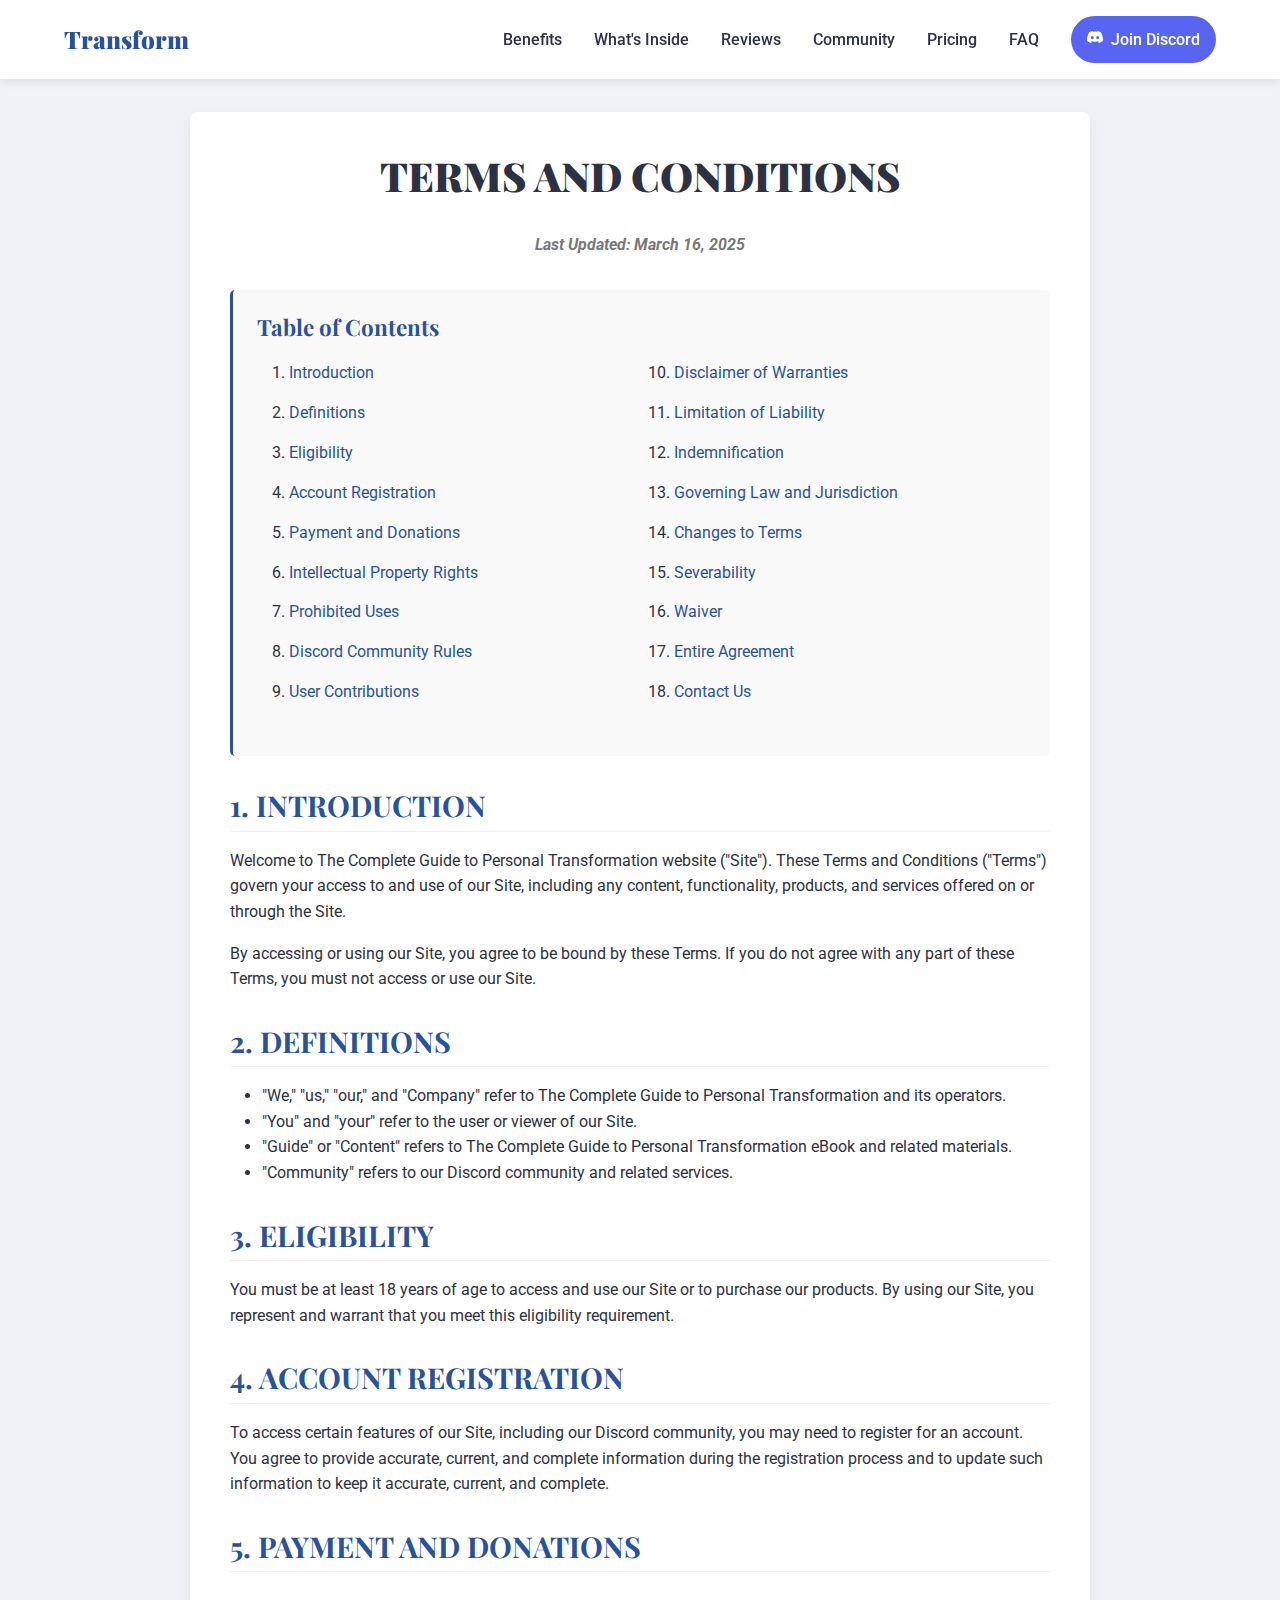
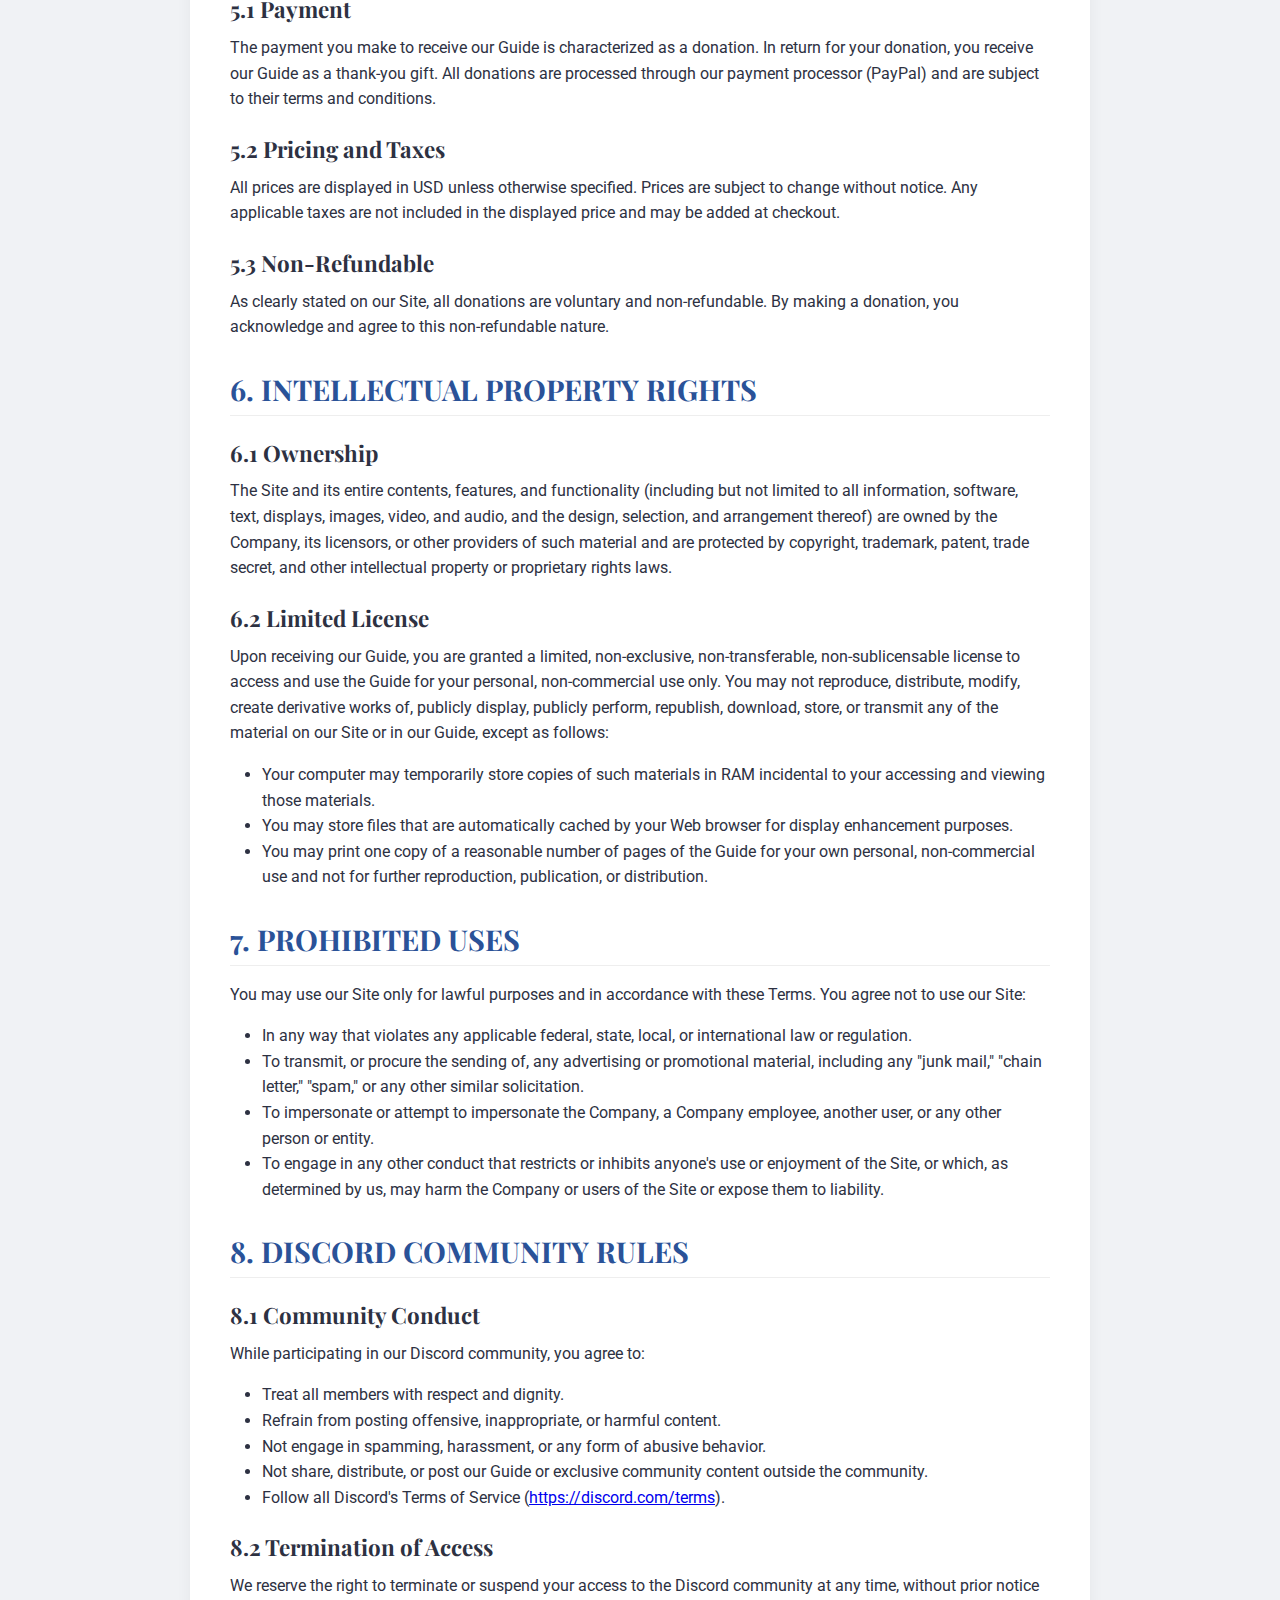
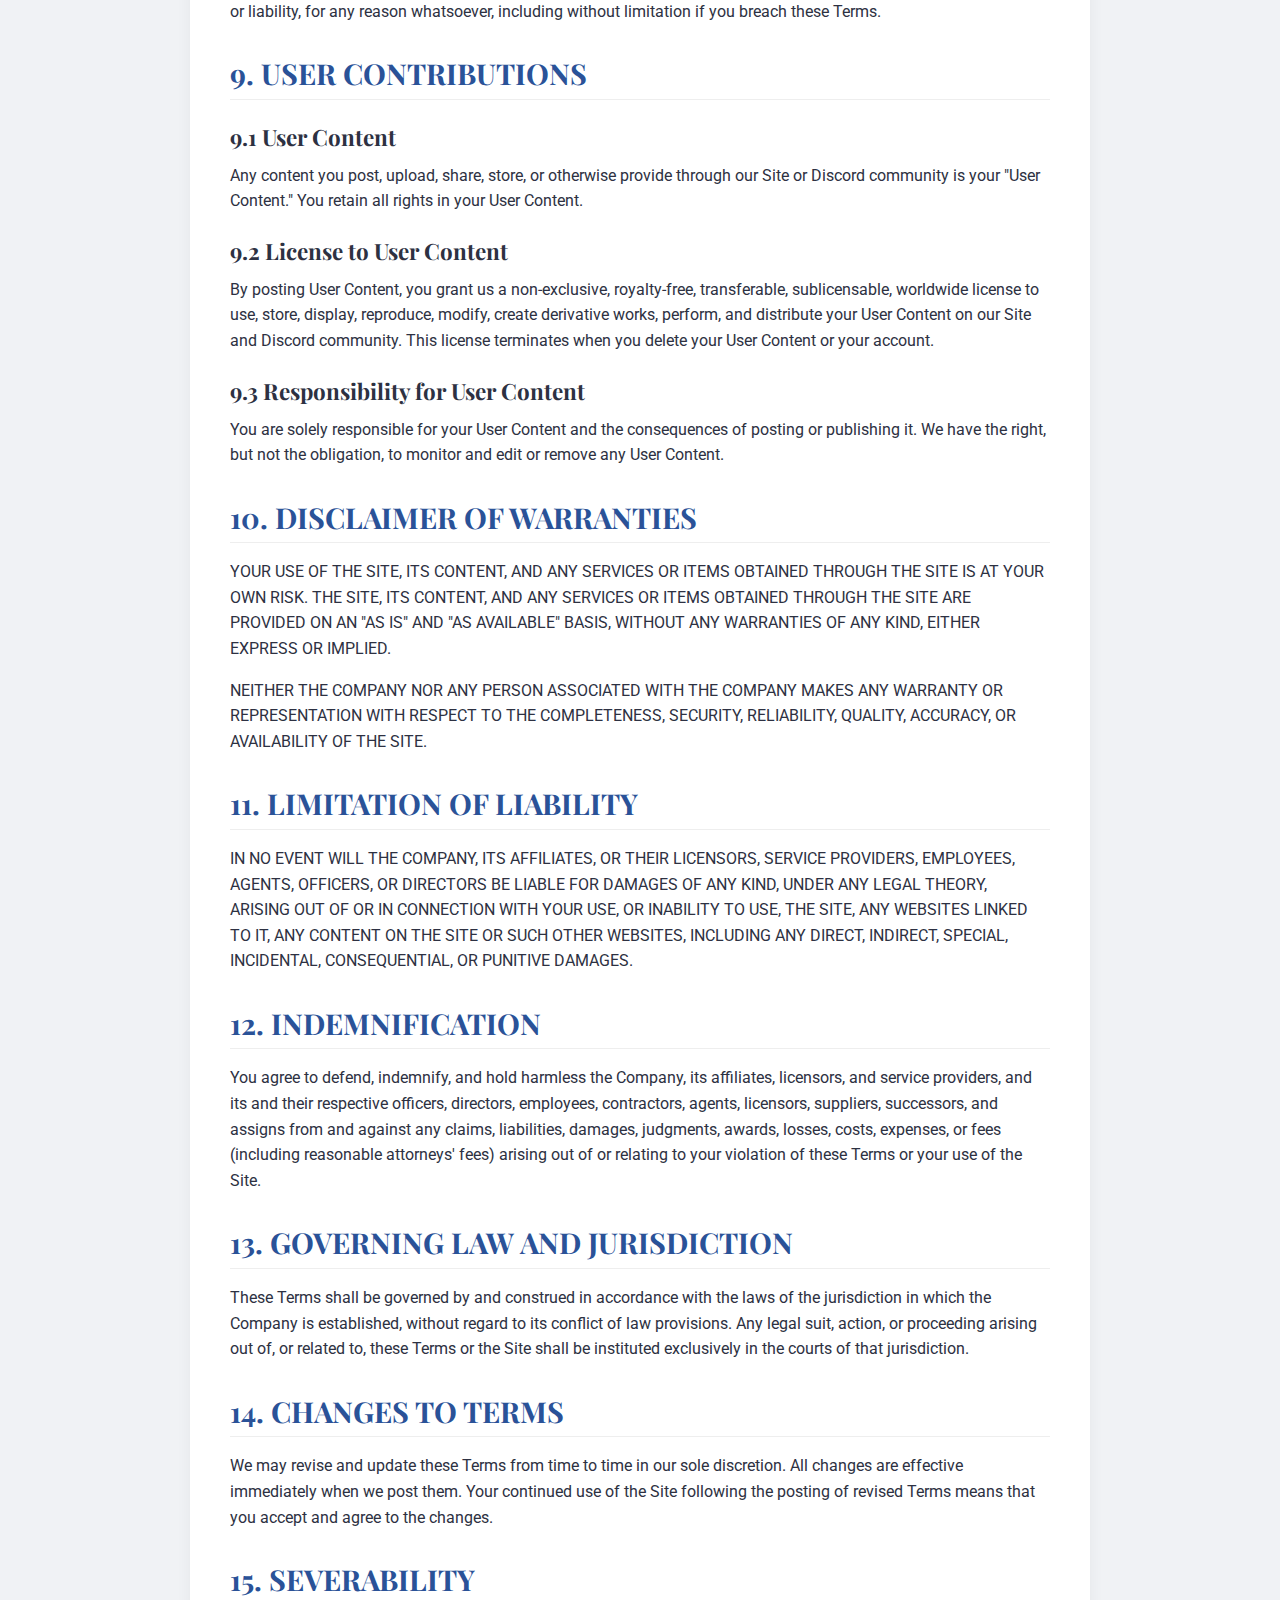
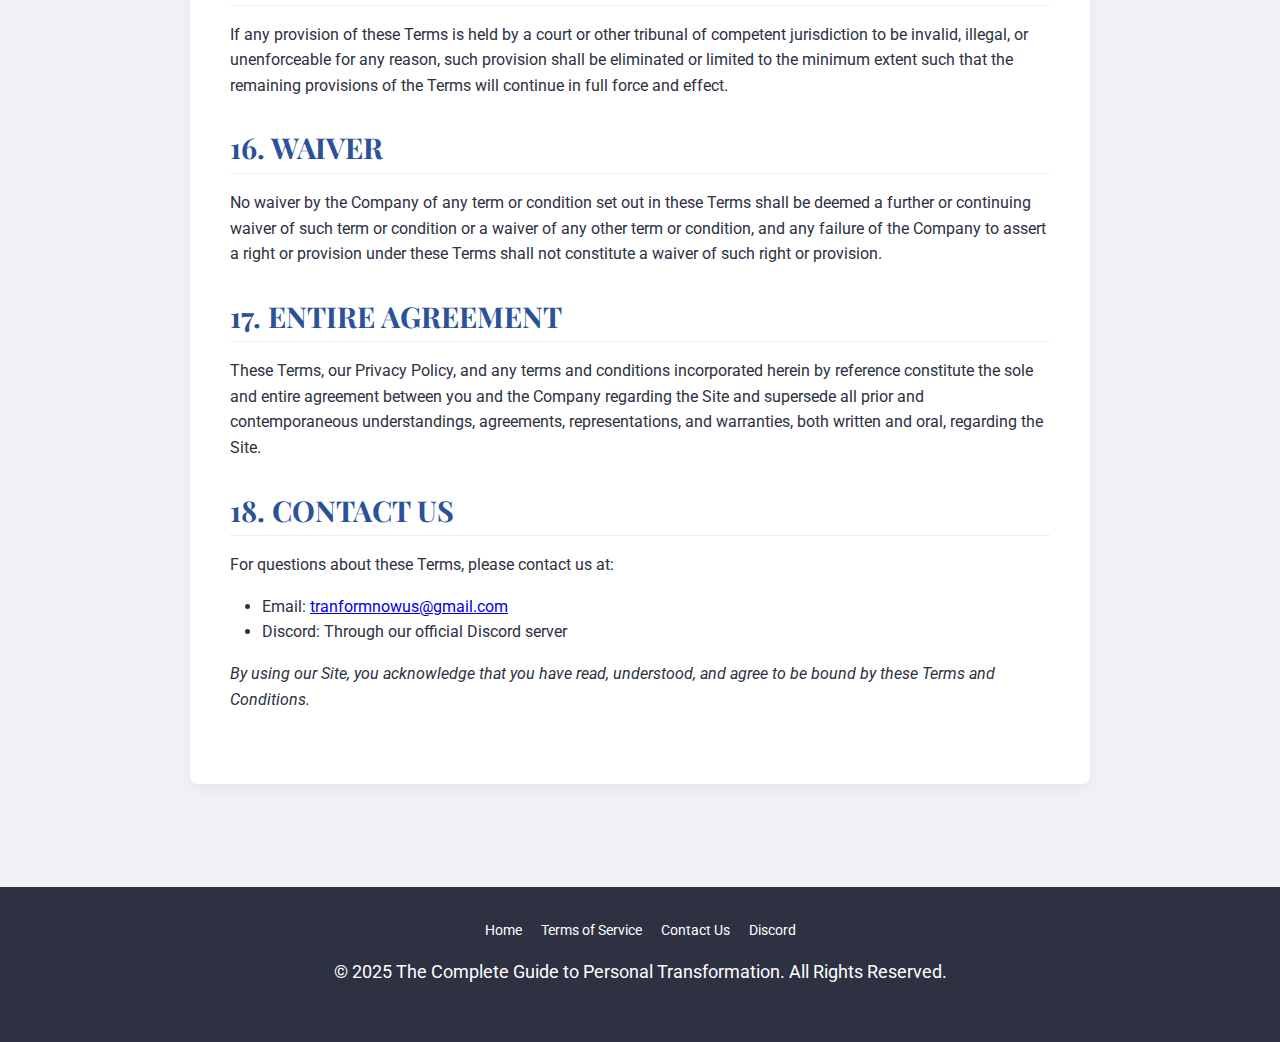
==== commit 52e25c3a: "Update Terms and Conditions.html" ====
--- a/Terms and Conditions.html
+++ b/Terms and Conditions.html
@@ -326,7 +326,7 @@
                 <h2>18. CONTACT US</h2>
                 <p>For questions about these Terms, please contact us at:</p>
                 <ul>
-                    <li>Email: <a href="mailto:kontakt@transform.com">kontakt@transform.com</a></li>
+                    <li>Email: <a href="mailto:tranformnowus@gmail.com">tranformnowus@gmail.com</a></li>
                     <li>Discord: Through our official Discord server</li>
                 </ul>
                 <p><em>By using our Site, you acknowledge that you have read, understood, and agree to be bound by these Terms and Conditions.</em></p>
@@ -338,9 +338,8 @@
         <div class="container">
             <div class="footer-links">
                 <a href="index.html">Home</a>
-                <a href="privacy-policy.html">Privacy Policy</a>
-                <a href="terms.html">Terms of Service</a>
-                <a href="mailto:kontakt@transform.com">Contact Us</a>
+                <a href="Terms and Conditions.html">Terms of Service</a>
+                <a href="mailto:tranformnowus@gmail.com">Contact Us</a>
                 <a href="https://discord.gg/UMexEde5" target="_blank">Discord</a>
             </div>
             <p>&copy; 2025 The Complete Guide to Personal Transformation. All Rights Reserved.</p>
@@ -354,4 +353,4 @@
         });
     </script>
 </body>
-</html>+</html>
